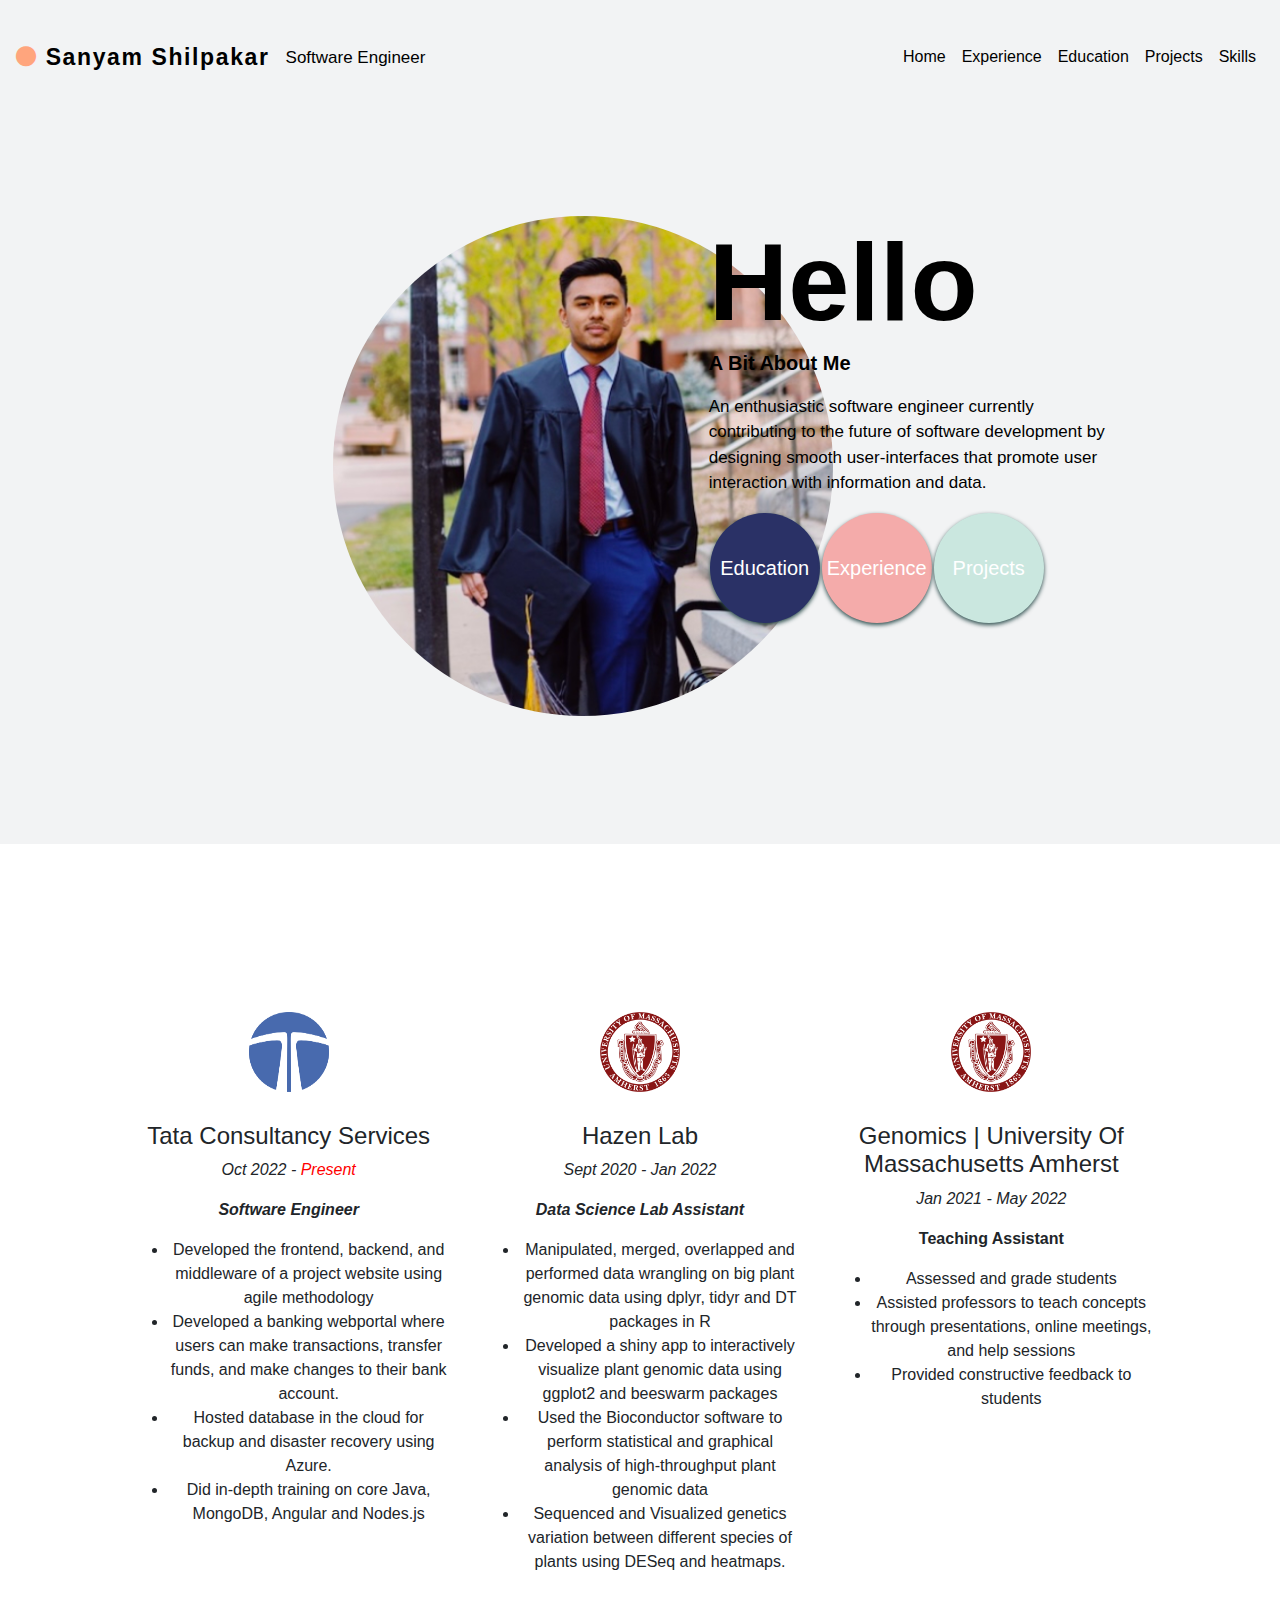
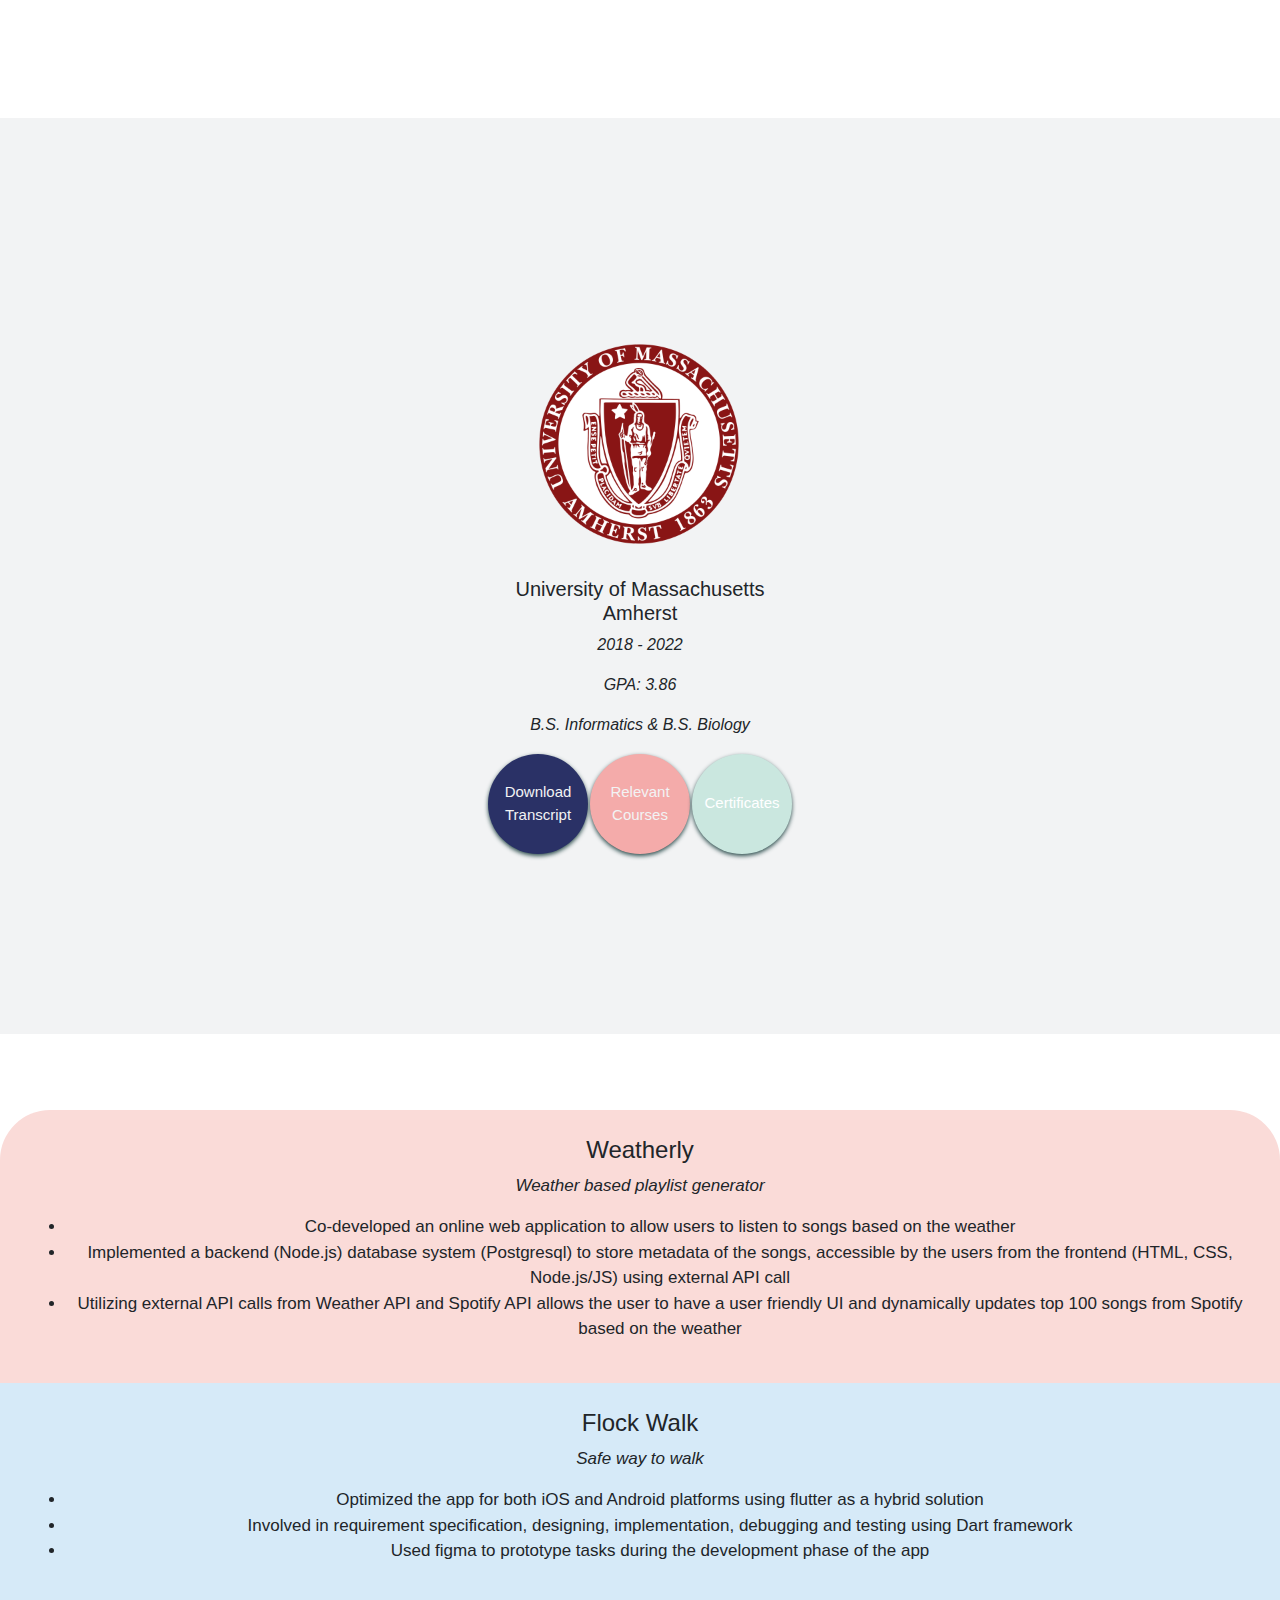
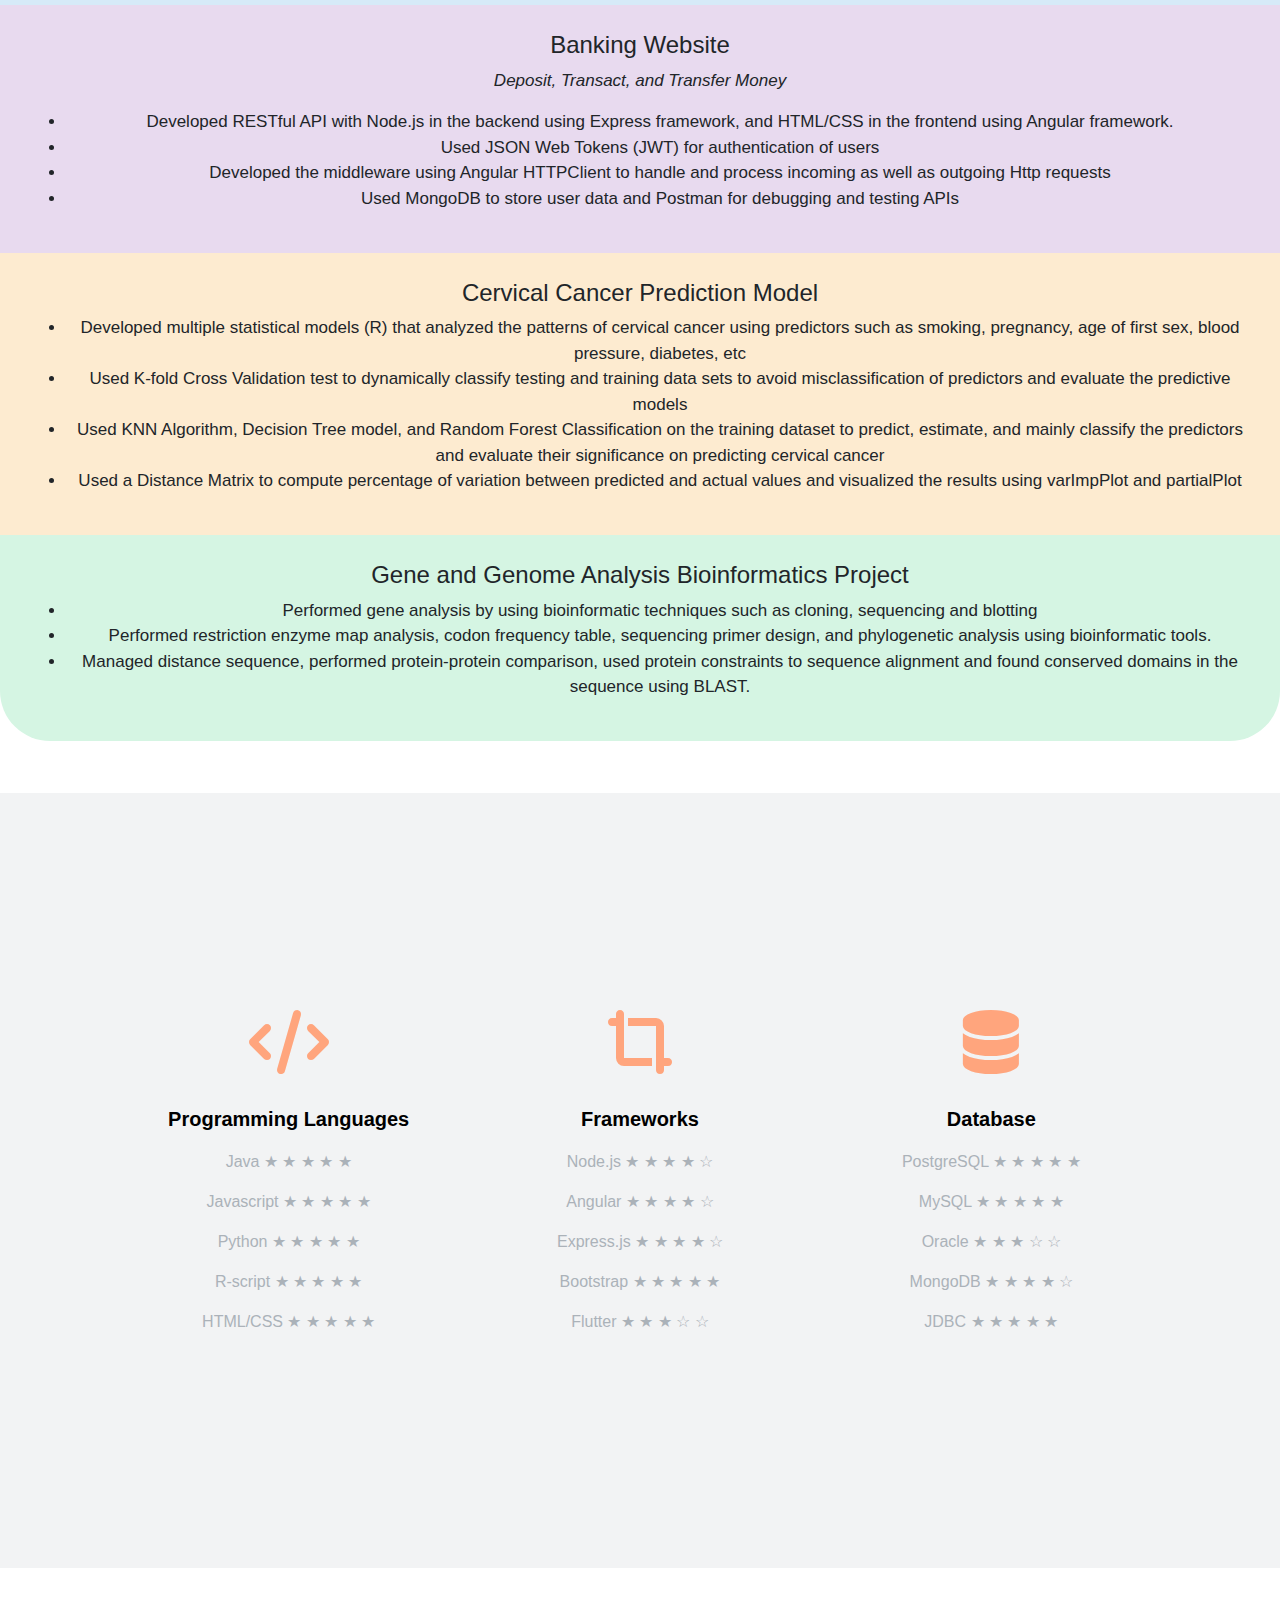
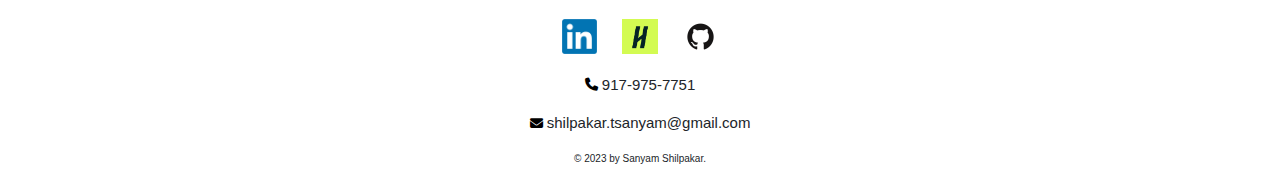
==== index.html @ 77ffd1ae "my first commit" ====
<!DOCTYPE html>
<html>

<head>
    <meta charset="utf-8">
    <title>Sanyam's Personal Website</title>
    <link rel="stylesheet" href="https://cdn.jsdelivr.net/npm/bootstrap@4.0.0/dist/css/bootstrap.min.css"
        integrity="sha384-Gn5384xqQ1aoWXA+058RXPxPg6fy4IWvTNh0E263XmFcJlSAwiGgFAW/dAiS6JXm" crossorigin="anonymous">
    <link rel="stylesheet" href="style.css">
    <link rel="icon" href="image/profile-pic3.jpg">
    <link rel="stylesheet" href="https://cdnjs.cloudflare.com/ajax/libs/font-awesome/6.3.0/css/all.min.css">
    <script src="https://code.jquery.com/jquery-3.3.1.slim.min.js" integrity="sha384-q8i/X+965DzO0rT7abK41JStQIAqVgRVzpbzo5smXKp4YfRvH+8abtTE1Pi6jizo" crossorigin="anonymous"></script>
    <script src="https://cdn.jsdelivr.net/npm/popper.js@1.14.7/dist/umd/popper.min.js" integrity="sha384-UO2eT0CpHqdSJQ6hJty5KVphtPhzWj9WO1clHTMGa3JDZwrnQq4sF86dIHNDz0W1" crossorigin="anonymous"></script>
    <script src="https://cdn.jsdelivr.net/npm/bootstrap@4.3.1/dist/js/bootstrap.min.js" integrity="sha384-JjSmVgyd0p3pXB1rRibZUAYoIIy6OrQ6VrjIEaFf/nJGzIxFDsf4x0xIM+B07jRM" crossorigin="anonymous"></script>

</head>

<body>
    <section class="intro" id="intro">
        <nav class="navbar navbar-expand-lg" style="background-color: transparent; padding-top: 35px;">
            <a class="navbar-brand" href="#" id="my-name"><i class="fa-solid fa-circle fa-flip fa-sm"
                    style="color: #ffa57d;"></i>
                Sanyam Shilpakar</a>
            <a class="navbar-brand" href="#" id="my-role">Software Engineer</a>

            <button style="border-color: black;align-items: center;width: 40px;height: 30px;" class="navbar-toggler" type="button" data-toggle="collapse" data-target="#navbarSupportedContent" aria-controls="navbarSupportedContent" aria-expanded="false" aria-label="Toggle navigation">
                <i class="fa-sharp fa-solid fa-caret-down fa-lg" style="color: black;"></i>
                <span class="navbar-toggler-icon"></span>
            </button>


            <div class="collapse navbar-collapse" id="navbarSupportedContent">
                <ul class="navbar-nav ml-auto">
                    <li class="nav-item">
                        <a class="nav-link" href="#intro" id="navbarTogglerList">Home</a>
                    </li>
                    <li class="nav-item">
                        <a class="nav-link" href="#experiences" id="navbarTogglerList">Experience</a>
                    </li>
                    <li class="nav-item">
                        <a class="nav-link" href="#educations" id="navbarTogglerList">Education</a>
                    </li>
                    <li class="nav-item">
                        <a class="nav-link" href="#projects" id="navbarTogglerList">Projects</a>
                    </li>
                    <li class="nav-item">
                        <a class="nav-link" href="#skills" id="navbarTogglerList">Skills</a>
                    </li>
                </ul>
            </div>
        </nav>


        <div class="row" id="index-page-content">
            <div class="col-lg-7">
                <img src="image/profile-pic5.jpg" class="profile-pic" height="500px" width="500px">
            </div>
            <div class="col-lg-3" id="index-page-text">
                <h1 id="index-name">Hello</h1>
                <div class="index-info">
                    <p class="index-info1">A Bit About Me</p>
                    <p class="index-info2">An enthusiastic software engineer currently contributing to the
                        future of
                        software development by designing smooth user-interfaces that promote user interaction
                        with
                        information and data.</p>
                </div>
                <table cellspacing=10>
                    <tr>
                        <td><a href="#educations"><button class="index-buttons1">Education</button></a></td>
                        <td><a href="#experiences"><button class="index-buttons2">Experience</button></a>
                        </td>
                        <td><a href="#projects"><button type="submit" class="index-buttons3">Projects</button></a>
                        </td>
                    </tr>
                </table>
            </div>
        </div>

    </section>

    <section class="experiences" id="experiences">
        <div class="row" id="experiences-page-content"
            style="font-family: -apple-system, BlinkMacSystemFont, sans-serif; font-weight: 200;">
            <div class="experience col-lg-4">
                <img src="image/tata.NS-1c3e3e90.png" style="height: 80px;width:80px;"> <br>
                <h4 style="padding-top: 30px;">Tata Consultancy Services</h4>
                <p style="font-weight: 400;"><em>Oct 2022 - <span style="color: red;">Present</span></em></p>
                <p style="font-weight: 600;"><em>Software Engineer</em></p>
                <ul>
                    <li>Developed the frontend, backend, and middleware of a project website using agile methodology
                    </li>
                    <li>Developed a banking webportal where users can make transactions, transfer funds, and make
                        changes to their
                        bank
                        account.</li>
                    <li>
                        Hosted database in the cloud for backup and disaster recovery using Azure.
                    </li>
                    <li>Did in-depth training on core Java, MongoDB, Angular and Nodes.js</li>
                </ul>
            </div>

            <div class="experience col-lg-4">
                <img src="image/amherst-logo.svg.png" style="height: 80px;width:80px;">
                <h4 style="padding-top: 30px;">Hazen Lab</h4>
                <p style="font-weight: 400;"><em>Sept 2020 - Jan 2022</em></p>
                <p style="font-weight: 600;"><em>Data Science Lab Assistant</em></p>
                <ul>
                    <li>Manipulated, merged, overlapped and performed data wrangling on big plant genomic data using
                        dplyr, tidyr
                        and DT packages in R</li>
                    <li>Developed a shiny app to interactively visualize plant genomic data using ggplot2 and
                        beeswarm packages</li>
                    <li>Used the Bioconductor software to perform statistical and graphical analysis of
                        high-throughput plant
                        genomic data</li>
                    <li>Sequenced and Visualized genetics variation between different species of plants using DESeq
                        and heatmaps.
                    </li>
                </ul>
            </div>

            <div class="experience col-lg-4">
                <img src="image/amherst-logo.svg.png" style="height: 80px;width:80px;">
                <h4 style="padding-top: 30px;">Genomics | University Of Massachusetts Amherst</h4>
                <p style="font-weight: 400;"><em>Jan 2021 - May 2022</em></p>
                <p style="font-weight: 600;"><em></em>Teaching Assistant</em></p>
                <ul>
                    <li>Assessed and grade students</li>
                    <li>Assisted professors to teach concepts through presentations, online meetings, and help
                        sessions</li>
                    <li>Provided constructive feedback to students</li>
                </ul>
            </div>
        </div>
    </section>

    <section class="educations" id="educations">
        <div id="education-page-content">
            <table class="education-table" cellspacing=10>
                <tr>
                    <td>
                        <div class="img-div" style="margin-left: 17%;padding-top:40%;padding-bottom: 10%;"> <img
                                src="image/amherst-logo.svg.png" height="200px" width="200px;">
                    </td>
                </tr>
                <tr>
                    <td style="width: 100px;">
                        <div class="education-umass">
                            <h4 style="font-size: 20px;">University of Massachusetts Amherst</h4>
                            <p style="font-weight: 200;"><em>2018 - 2022</em></p>
                            <p style="font-weight: 200;"><em>GPA: 3.86</em></p>
                            <p style="font-weight: 200;"><em>B.S. Informatics & B.S. Biology</em></p>
                        </div>
                        <table>
                            <tr>
                                <td>
                                    <a href="files/transcript.pdf" download="proposed_file_name"><button
                                            class="transcript-button">Download
                                            Transcript</button></a>
                                <td><a href="courses.html"><button class="course-button">Relevant Courses</button></a>
                                </td>
                                <td><a href="certificates/certificates.pdf"><button
                                            class="certificate-button">Certificates</button></a></td>
                    </td>
                </tr>
            </table>
            </td>
            </tr>
            </table>
        </div>
    </section>

    <section class="projects" id="projects">
        <table class="project-table" cellspacing=100>
            <tr>
                <td class="proj" style="background-color: #FADBD8;margin-bottom: 5%;border-radius: 50px 50px 0 0;">
                    <h4>Weatherly</h4>
                    <p><em>Weather based playlist generator</em></p>
                    <ul>
                        <li>Co-developed an online web application to allow users to listen to songs based on the
                            weather
                        </li>
                        <li>Implemented a backend (Node.js) database system (Postgresql) to store metadata of the songs,
                            accessible by the users from
                            the frontend (HTML, CSS, Node.js/JS) using external API call</li>
                        <li>Utilizing external API calls from Weather API and Spotify API allows the user to have a user
                            friendly UI and dynamically
                            updates top 100 songs from Spotify based on the weather</li>
                    </ul>
                </td>
            </tr>
            <tr>
                <td class="proj" style="background-color: #D6EAF8;">
                    <h4>Flock Walk</h4>
                    <p><em>Safe way to walk</em></p>
                    <ul>
                        <li>Optimized the app for both iOS and Android platforms using flutter as a hybrid solution</li>
                        <li>Involved in requirement specification, designing, implementation, debugging and testing
                            using
                            Dart framework</li>
                        <li>Used figma to prototype tasks during the development phase of the app</li>
                    </ul>
                </td>
            </tr>
            <tr>
                <td class="proj" style="background-color: #E8DAEF;">
                    <h4>Banking Website</h4>
                    <p><em>Deposit, Transact, and Transfer Money</em></p>
                    <ul>
                        <li>Developed RESTful API with Node.js in the backend using Express framework, and HTML/CSS in
                            the
                            frontend
                            using
                            Angular framework.</li>
                        <li>Used JSON Web Tokens (JWT) for authentication of users</li>
                        <li>Developed the middleware using Angular HTTPClient to handle and process incoming as well as
                            outgoing Http
                            requests</li>
                        <li>Used MongoDB to store user data and Postman for debugging and testing APIs</li>
                    </ul>
                </td>
            </tr>
            <tr>
                <td class="proj" style="background-color: #FDEBD0;">
                    <h4>Cervical Cancer Prediction Model</h4>
                    <ul>
                        <li>Developed multiple statistical models (R) that analyzed the patterns of cervical cancer
                            using
                            predictors
                            such as smoking, pregnancy, age of first sex, blood pressure, diabetes, etc</li>
                        <li>Used K-fold Cross Validation test to dynamically classify testing and training data sets to
                            avoid
                            misclassification of predictors and evaluate the predictive models</li>
                        <li>Used KNN Algorithm, Decision Tree model, and Random Forest Classification on the training
                            dataset to
                            predict, estimate, and mainly classify the predictors and evaluate their significance on
                            predicting cervical
                            cancer</li>
                        <li>Used a Distance Matrix to compute percentage of variation between predicted and actual
                            values
                            and visualized
                            the results using varImpPlot and partialPlot</li>
                    </ul>
                </td>
            </tr>
            <tr>
                <td class="proj" style="background-color: #D5F5E3;border-radius: 0px 0px 50px 50px;">
                    <h4>Gene and Genome Analysis Bioinformatics Project</h4>
                    <ul>
                        <li>Performed gene analysis by using bioinformatic techniques such as cloning, sequencing and
                            blotting</li>
                        <li>Performed restriction enzyme map analysis, codon frequency table, sequencing primer design,
                            and
                            phylogenetic analysis using bioinformatic tools.</li>
                        <li>Managed distance sequence, performed protein-protein comparison, used protein constraints to
                            sequence
                            alignment and found conserved domains in the sequence using BLAST.</li>
                    </ul>
                </td>
            </tr>
        </table>
    </section>

    <section class="skills" id="skills">
        <div class="row" id="skills-page-content">
            <div class="skill col-lg-4">
                <i class="fa-sharp fa-solid fa-code fa-bounce fa-4x" style="color: #ffa57d;padding-bottom: 30px;"></i>
                <p class="skills-header" style="color: black; font-size:20px; font-weight: 600;">
                    Programming Languages</p>
                <p style="color:#ABB2B9;font-weight: 300;">Java <span
                        style="font-size:100%;color:#ABB2B9;">&starf;</span>
                    <span style="font-size:100%;color:#ABB2B9;">&starf;</span>
                    <span style="font-size:100%;color:#ABB2B9;">&starf;</span>
                    <span style="font-size:100%;color:#ABB2B9;">&starf;</span>
                    <span style="font-size:100%;color:#ABB2B9;">&starf;</span></p>






                <p style="color:#ABB2B9;font-weight: 300;">Javascript <span
                        style="font-size:100%;color:#ABB2B9;">&starf;</span>
                    <span style="font-size:100%;color:#ABB2B9;">&starf;</span>
                    <span style="font-size:100%;color:#ABB2B9;">&starf;</span>
                    <span style="font-size:100%;color:#ABB2B9;">&starf;</span>
                    <span style="font-size:100%;color:#ABB2B9;">&starf;</span></p>



                <p style="color:#ABB2B9;font-weight: 300;">Python <span
                        style="font-size:100%;color:#ABB2B9;">&starf;</span>
                    <span style="font-size:100%;color:#ABB2B9;">&starf;</span>
                    <span style="font-size:100%;color:#ABB2B9;">&starf;</span>
                    <span style="font-size:100%;color:#ABB2B9;">&starf;</span>
                    <span style="font-size:100%;color:#ABB2B9;">&starf;</span>
                </p>


                <p style="color:#ABB2B9;font-weight: 300;">R-script <span
                        style="font-size:100%;color:#ABB2B9;">&starf;</span>
                    <span style="font-size:100%;color:#ABB2B9;">&starf;</span>
                    <span style="font-size:100%;color:#ABB2B9;">&starf;</span>
                    <span style="font-size:100%;color:#ABB2B9;">&starf;</span>
                    <span style="font-size:100%;color:#ABB2B9;">&starf;</span></p>



                <p style="color:#ABB2B9;font-weight: 300;">HTML/CSS <span
                        style="font-size:100%;color:#ABB2B9;">&starf;</span>
                    <span style="font-size:100%;color:#ABB2B9;">&starf;</span>
                    <span style="font-size:100%;color:#ABB2B9;">&starf;</span>
                    <span style="font-size:100%;color:#ABB2B9;">&starf;</span>
                    <span style="font-size:100%;color:#ABB2B9;">&starf;</span>
                </p>

            </div>

            <div class="skill col-lg-4">
                <i class="fa-sharp fa-solid fa-crop-simple fa-bounce fa-4x"
                    style="color: #ffa57d;padding-bottom: 30px;"></i>
                <p class="skills-header" style="color: black; font-size:20px; font-weight: 600;">
                    Frameworks</p>

                <p style="color:#ABB2B9">Node.js <span style="font-size:100%;color:#ABB2B9;">&starf;</span>
                    <span style="font-size:100%;color:#ABB2B9;">&starf;</span>
                    <span style="font-size:100%;color:#ABB2B9;">&starf;</span>
                    <span style="font-size:100%;color:#ABB2B9;">&starf;</span>
                    <span style="font-size:100%;color:#ABB2B9;">&star;</span></td>


                <p style="color:#ABB2B9">Angular <span style="font-size:100%;color:#ABB2B9;">&starf;</span>
                    <span style="font-size:100%;color:#ABB2B9;">&starf;</span>
                    <span style="font-size:100%;color:#ABB2B9;">&starf;</span>
                    <span style="font-size:100%;color:#ABB2B9;">&starf;</span>
                    <span style="font-size:100%;color:#ABB2B9;">&star;</span></p>



                <p style="color:#ABB2B9">Express.js <span style="font-size:100%;color:#ABB2B9;">&starf;</span>
                    <span style="font-size:100%;color:#ABB2B9;">&starf;</span>
                    <span style="font-size:100%;color:#ABB2B9;">&starf;</span>
                    <span style="font-size:100%;color:#ABB2B9;">&starf;</span>
                    <span style="font-size:100%;color:#ABB2B9;">&star;</span></p>



                <p style="color:#ABB2B9">Bootstrap <span style="font-size:100%;color:#ABB2B9;">&starf;</span>
                    <span style="font-size:100%;color:#ABB2B9;">&starf;</span>
                    <span style="font-size:100%;color:#ABB2B9;">&starf;</span>
                    <span style="font-size:100%;color:#ABB2B9;">&starf;</span>
                    <span style="font-size:100%;color:#ABB2B9;">&starf;</span></p>



                <p style="color:#ABB2B9">Flutter <span style="font-size:100%;color:#ABB2B9;">&starf;</span>
                    <span style="font-size:100%;color:#ABB2B9;">&starf;</span>
                    <span style="font-size:100%;color:#ABB2B9;">&starf;</span>
                    <span style="font-size:100%;color:#ABB2B9;">&star;</span>
                    <span style="font-size:100%;color:#ABB2B9;">&star;</span></p>

            </div>

            <div class="skill col-lg-4">
                <i class="fa-sharp fa-solid fa-database fa-bounce fa-4x"
                    style="color: #ffa57d;padding-bottom: 30px;"></i>
                <p class="skills-header" style="color: black; font-size:20px; font-weight: 600;">
                    Database</p>

                <p style="color:#ABB2B9">PostgreSQL <span style="font-size:100%;color:#ABB2B9;">&starf;</span>
                    <span style="font-size:100%;color:#ABB2B9;">&starf;</span>
                    <span style="font-size:100%;color:#ABB2B9;">&starf;</span>
                    <span style="font-size:100%;color:#ABB2B9;">&starf;</span>
                    <span style="font-size:100%;color:#ABB2B9;">&starf;</span></p>



                <p style="color:#ABB2B9">MySQL <span style="font-size:100%;color:#ABB2B9;">&starf;</span>
                    <span style="font-size:100%;color:#ABB2B9;">&starf;</span>
                    <span style="font-size:100%;color:#ABB2B9;">&starf;</span>
                    <span style="font-size:100%;color:#ABB2B9;">&starf;</span>
                    <span style="font-size:100%;color:#ABB2B9;">&starf;</span></p>



                <p style="color:#ABB2B9">Oracle <span style="font-size:100%;color:#ABB2B9;">&starf;</span>
                    <span style="font-size:100%;color:#ABB2B9;">&starf;</span>
                    <span style="font-size:100%;color:#ABB2B9;">&starf;</span>
                    <span style="font-size:100%;color:#ABB2B9;">&star;</span>
                    <span style="font-size:100%;color:#ABB2B9;">&star;</span></p>



                <p style="color:#ABB2B9">MongoDB <span style="font-size:100%;color:#ABB2B9;">&starf;</span>
                    <span style="font-size:100%;color:#ABB2B9;">&starf;</span>
                    <span style="font-size:100%;color:#ABB2B9;">&starf;</span>
                    <span style="font-size:100%;color:#ABB2B9;">&starf;</span>
                    <span style="font-size:100%;color:#ABB2B9;">&star;</span></p>



                <p style="color:#ABB2B9">JDBC <span style="font-size:100%;color:#ABB2B9;">&starf;</span>
                    <span style="font-size:100%;color:#ABB2B9;">&starf;</span>
                    <span style="font-size:100%;color:#ABB2B9;">&starf;</span>
                    <span style="font-size:100%;color:#ABB2B9;">&starf;</span>
                    <span style="font-size:100%;color:#ABB2B9;">&starf;</span></p>

            </div>
        </div>
    </section>

    <footer id="footer">
        <a class="footer-icon" href="https://www.linkedin.com/in/sanyam-shilpakar-120849194/"><img
                src="image/LinkedIn_logo.png" class="linkedin-logo"></a>
        <a class="footer-icon" href="https://app.joinhandshake.com/stu/users/13360747"><img
                src="image/handshake-logo.png" class="handshake-logo"></a>
        <a class="footer-icon" href="https://github.com/tsanyamshilpakar"><img src="image/github-logo.png"
                class="github-logo"></a>
        <p
            style="font-weight: 300;font-size:15px;padding-top: 20px;font-family: -apple-system, BlinkMacSystemFont, sans-serif;">
            <span><i class="fa-sharp fa-solid fa-phone fa-shake fa-sm" style="color: #000000;"></i></span> 917-975-7751
        </p>
        <p style="font-weight: 300;font-size:15px;font-family: -apple-system, BlinkMacSystemFont, sans-serif;"><span
                style="color: cornflowerblue;"><i class="fa-sharp fa-solid fa-envelope fa-shake fa-sm"
                    style="color: #000000;"></i></span> shilpakar.tsanyam@gmail.com</p>
        <p style="font-weight: 150;font-size: 10px;font-family: -apple-system, BlinkMacSystemFont, sans-serif;">© 2023
            by Sanyam Shilpakar.</p>
    </footer>
</body>

</html>
---- style.css ----
@media (max-width: 14400px){
.profile-pic {
    border-radius: 50%;
}

.table-index{
    margin-top: 3%;
    margin-left: 7%;
    margin-bottom: 3%;
    letter-spacing: -0.02em;
}

#index-name{
    font-size: 110px;
    font-family: -apple-system, BlinkMacSystemFont, sans-serif;
    margin-top: 0px;
    margin-bottom: 0px;
    font-weight: 700;
}

.index-info{
    width: 400px;
}

.index-info1{
    font-size: 20px;
    font-family: -apple-system, BlinkMacSystemFont, sans-serif;
    font-weight: 600;
}

.index-info2{
    font-size: 17px;
    font-family: -apple-system, BlinkMacSystemFont, sans-serif;
    font-weight: 150;
}

.transcript-button{
  color:#F2F3F4;
  border: none;
  padding: 5px;
  font-size: 15px;
  height: 100px;
  width: 100px;
  box-shadow: 0 2px 4px darkslategray;
  cursor: pointer;
  transition: all 0.2s ease;
  border-radius: 70%;
  font-family: -apple-system, BlinkMacSystemFont, sans-serif;
  background-color: #2A3166 ;
}

.transcript-button:hover{
    height: 102px;
    width: 102px;
    background-color: #A9CCE3;
}

.course-button{
    color:#F2F3F4;
    border: none;
    padding: 5px;
    font-size: 15px;
    height: 100px;
    width: 100px;
    box-shadow: 0 2px 4px darkslategray;
    cursor: pointer;
    transition: all 0.2s ease;
    border-radius: 70%;
    font-family: -apple-system, BlinkMacSystemFont, sans-serif;
    background-color: #F4ABAA ;
}
  
.course-button:hover{
    height: 102px;
    width: 102px;
    background-color: #FADBD8;
}

.certificate-button{
    color:white;
    border: none;
    padding: 5px;
    font-size: 15px;
    height: 100px;
    width: 100px;
    box-shadow: 0 2px 4px darkslategray;
    cursor: pointer;
    transition: all 0.2s ease;
    border-radius: 70%;
    font-family: -apple-system, BlinkMacSystemFont, sans-serif;
    background-color: #CAE7DF;
}
  
.certificate-button:hover{
    height: 102px;
    width: 102px;
    background-color: #E9FFFF;
}

.index-buttons1{
  color:white;
  border: none;
  padding: 5px;
  font-size: 31px;
  height: 110px;
  width: 110px;
  box-shadow: 0 2px 4px darkslategray;
  cursor: pointer;
  transition: all 0.2s ease;
  border-radius: 70%;
  font-family: -apple-system, BlinkMacSystemFont, sans-serif;
  font-size: 20px;
  background-color: #2A3166 ;
}

.index-buttons1:hover{
    background-color: #A9CCE3;
}

.education-button{
  color:#F2F3F4;
  border: none;
  padding: 5px;
  height: 150px;
  width: 150px;
  box-shadow: 0 2px 4px darkslategray;
  cursor: pointer;
  transition: all 0.2s ease;
  border-radius: 70%;
  font-family: -apple-system, BlinkMacSystemFont, sans-serif;
  font-size: 20px;
  background-color: #2A3166;
}

.index-buttons2{
    background-color: #48abe0;

      color:white;
      border: none;
      padding: 5px;
      font-size: 31px;
      height: 110px;
      width: 110px;
      box-shadow: 0 2px 4px darkslategray;
      cursor: pointer;
      transition: all 0.2s ease;
      border-radius: 70%;
      font-family: -apple-system, BlinkMacSystemFont, sans-serif;
      font-size: 20px;
      background-color: #F4ABAA ;
    }

.index-buttons2:hover{
    background-color: #FADBD8;
}

.index-buttons3{
          color:white;
          border: none;
          padding: 5px;
          font-size: 31px;
          height: 110px;
          width: 110px;
          box-shadow: 0 2px 4px darkslategray;
          cursor: pointer;
          transition: all 0.2s ease;
          border-radius: 70%;
          font-family: -apple-system, BlinkMacSystemFont, sans-serif;
          font-size: 20px;
          background-color: #CAE7DF;
        }

.index-buttons3:hover{
            background-color: #E9FFFF;
}

#my-name{
    font-size: 23px;
    font-family: -apple-system, BlinkMacSystemFont, sans-serif;
    font-weight: 600;
    letter-spacing: 0.07em;
    color: black;
}

#my-role{
    font-size: 17px;
    font-family: -apple-system, BlinkMacSystemFont, sans-serif;
    font-weight: 200;
    color: black;
}

.menu-options{
    margin-left: 110%;
    position: relative;
}

.index-icon-button{
          border: none;
          padding: 5px;
          font-size: 31px;
          height: 25px;
          width: 25px;
          cursor: pointer;
          transition: all 0.2s ease;
          border-radius: 70%;
          background-color: #FFA500;
          margin-right: 15px;
}

.nav-bar{
    margin-top: 25px;
    margin-left: 5px;
    position: relative;
}

.nav-button{
    background-color: transparent;
    border: none;
    font-family: -apple-system, BlinkMacSystemFont, sans-serif;
    font-size: 17px;
    font-weight: 200;
}

.nav-button:hover{
    background-color: transparent;
    border: none;
    font-family: -apple-system, BlinkMacSystemFont, sans-serif;
    font-size: 18px;
    font-weight: 200;
    color: #FFA500;
}

.nav-divider{
    font-size: 30px;
    font-weight: 100;
    border: none;
    background-color: transparent;
    font-family: -apple-system, BlinkMacSystemFont, sans-serif;
}

.linkedin-logo{
    height: 35px;
    width: 35 px;
}

.linkedin-logo:hover{
    height: 40px;
    width: 40 px;
}

.handshake-logo{
    height: 35px;
    width: 35 px;
}

.handshake-logo:hover{
    height: 40px;
    width: 40 px;
}

.github-logo{
    height: 35px;
    width: 35 px;
}

.github-logo:hover{
    height: 40px;
    width: 40 px;
}








.education-umass{
    font-family: -apple-system, BlinkMacSystemFont, sans-serif;
    text-align: center;
}

.education-umass-td{
    background-color:transparent;
    height: 150px;
    width: 250px;
    font-family: -apple-system, BlinkMacSystemFont, sans-serif;
    border-radius: 6%;
    text-align: center;
}

.education-seekonk{
    font-family: -apple-system, BlinkMacSystemFont, sans-serif;
    text-align: center;
}

.education-seekonk-td{
    background-color:#AED6F1;
    height: 150px;
    width: 100px;
    font-family: -apple-system, BlinkMacSystemFont, sans-serif;
    border-radius: 6%;
    text-align: center;
}

.education-table{
    margin-left: auto;
    margin-right: auto;
    font-family: -apple-system, BlinkMacSystemFont, sans-serif;
    margin-bottom: 5%;
    margin-top: 5%;
}

.education-button{
    font-family: -apple-system, BlinkMacSystemFont, sans-serif; 
    font-size:32px;
}

.course-li{
    font-family: -apple-system, BlinkMacSystemFont, sans-serif; 
    font-size:20px;
    font-weight: 200;
}
.tata{
    font-family: -apple-system, BlinkMacSystemFont, sans-serif; 
    font-size:17px;
    font-weight: 200;
    text-align: center;
    height: 300px;
}

.skill-table{
    font-family: -apple-system, BlinkMacSystemFont, sans-serif; 
    font-size:17px;
    font-weight: 200;
    margin-left: auto;
    margin-right: auto;
    margin-bottom: 10%;
    margin-top: 5%;
    position: relative;
}

.project-table{
    font-family: -apple-system, BlinkMacSystemFont, sans-serif; 
    font-size:17px;
    font-weight: 200;
    text-align: center;
    margin: auto;
}

.projects{
    padding-top: 6%;
    padding-bottom: 4%;
    text-align: center;
}

.proj{
    padding: 2%;
}











.intro{
    background-color: #F2F3F4;
    color:black;
}

#index-page-content{
    padding: 10% 26%;
}

#education-page-content{
    padding-bottom: 50px;
}

#experiences-page-content{
    padding-top: 40px;
}

#navbarTogglerList{
    color: black;
    font-family: -apple-system, BlinkMacSystemFont, sans-serif; 
    font-weight: 200;
}

#navbarTogglerList:hover{
    background-color: transparent;
    border: none;
    font-family: -apple-system, BlinkMacSystemFont, sans-serif;
    font-size: 18px;
    font-weight: 200;
    color: #ffa57d;
}

.experiences{
    padding: 10% 10%;
    font-family: -apple-system, BlinkMacSystemFont, sans-serif; 
}

.experience{
    text-align: center;
}

.educations{
    background-color: #F2F3F4;
    padding-bottom: 5%;
    padding-top: 3%;
}

.skills{
    padding: 17% 10%;
    background-color: #F2F3F4;
    font-family: -apple-system, BlinkMacSystemFont, sans-serif; 
}

.skills-header{
    text-align: center;
}

.skill{
    text-align: center;
}

#footer{
    align-items: center;
    padding: 1% 20%;
    padding-top: 4%;
    text-align: center;
}

.footer-icon{
    margin:10px;
}

.courses{
    background-color: #F2F3F4;
    font-family: -apple-system, BlinkMacSystemFont, sans-serif; 
    padding: 10% 10%;
    text-align: center;
    align-items: center;
}
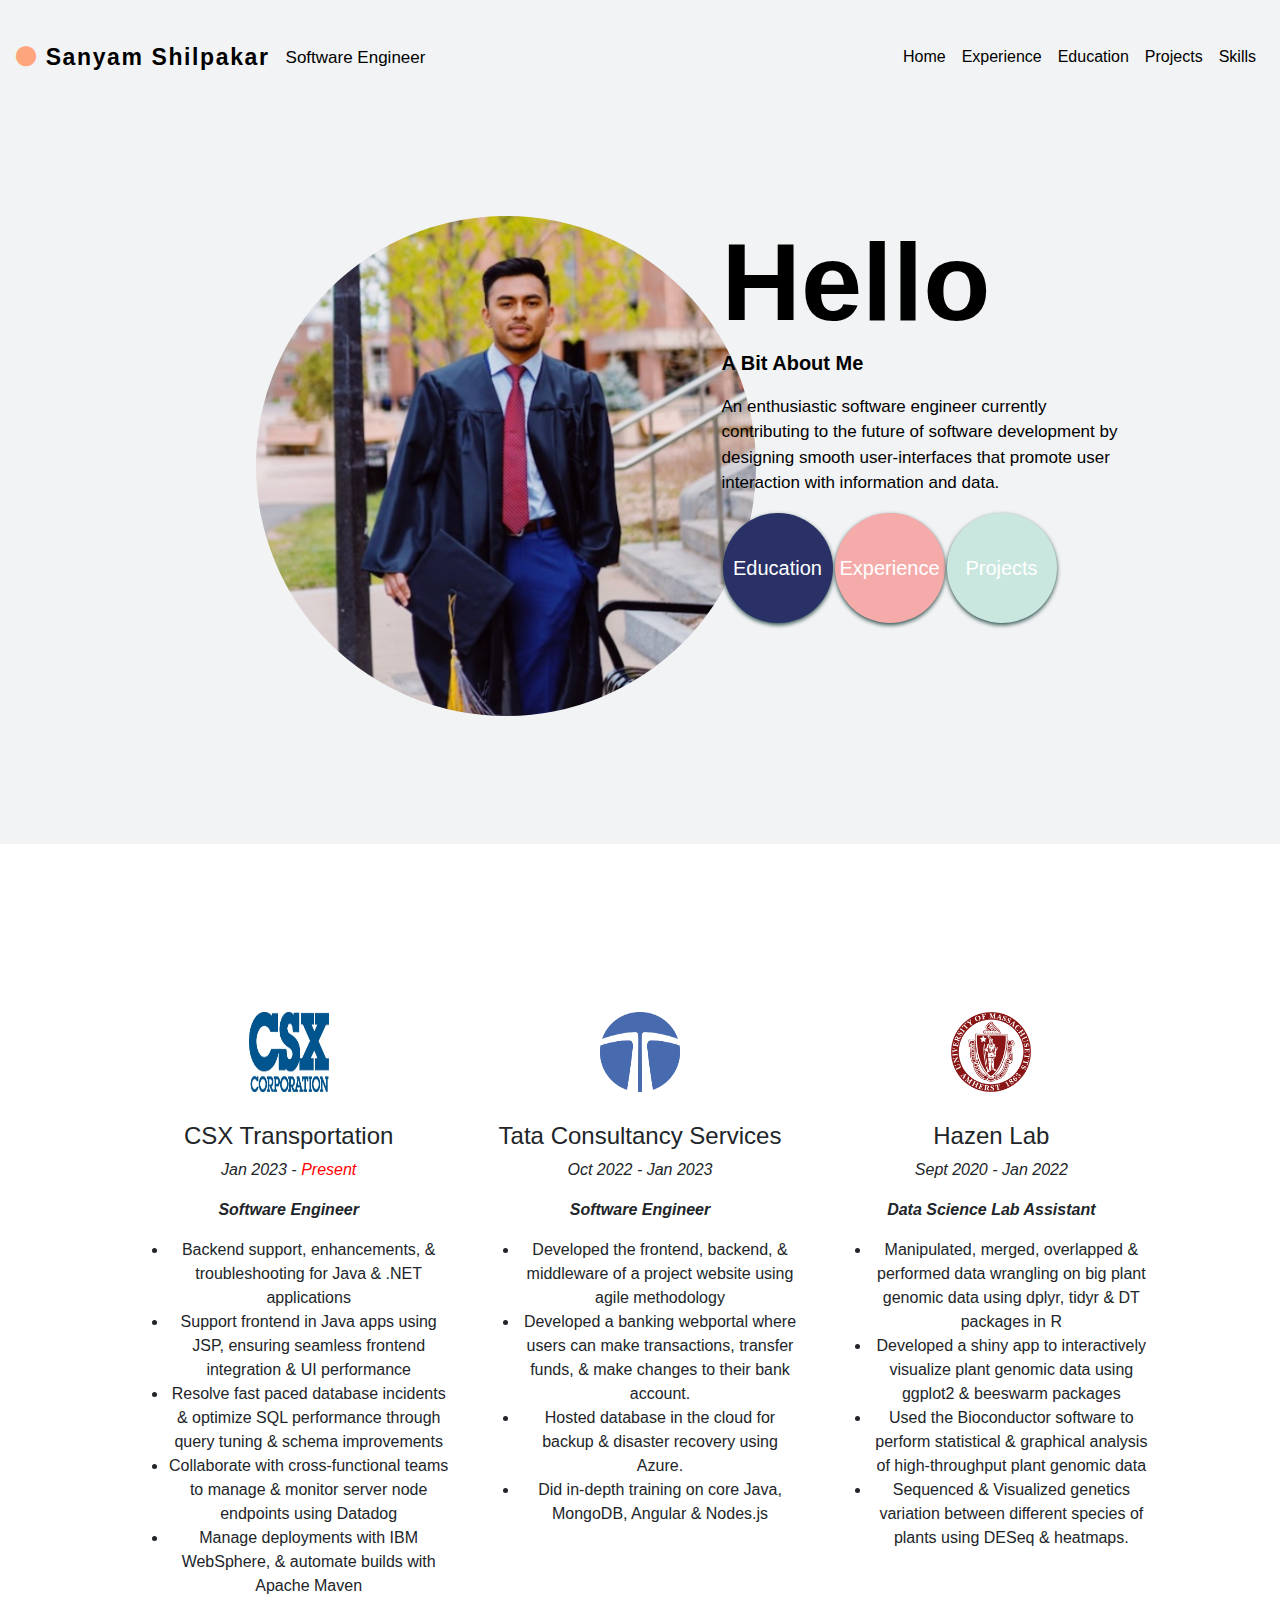
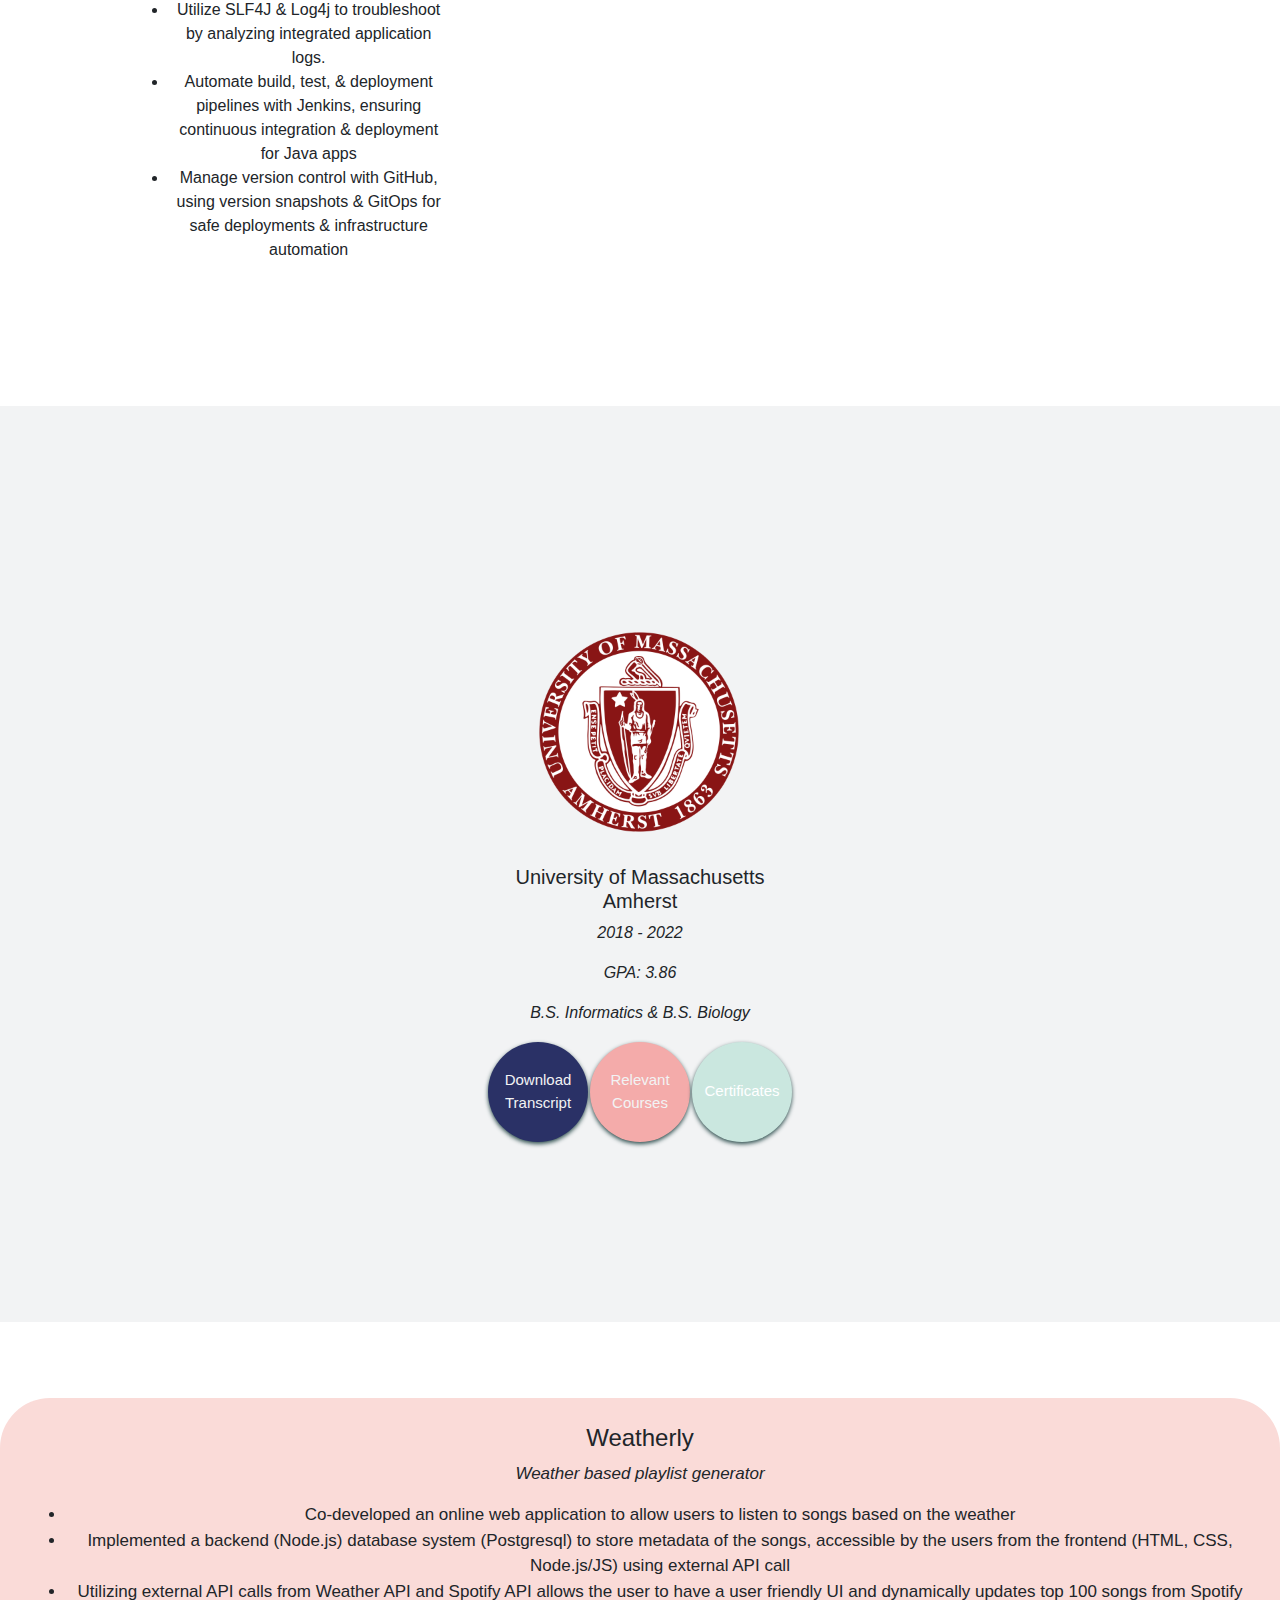
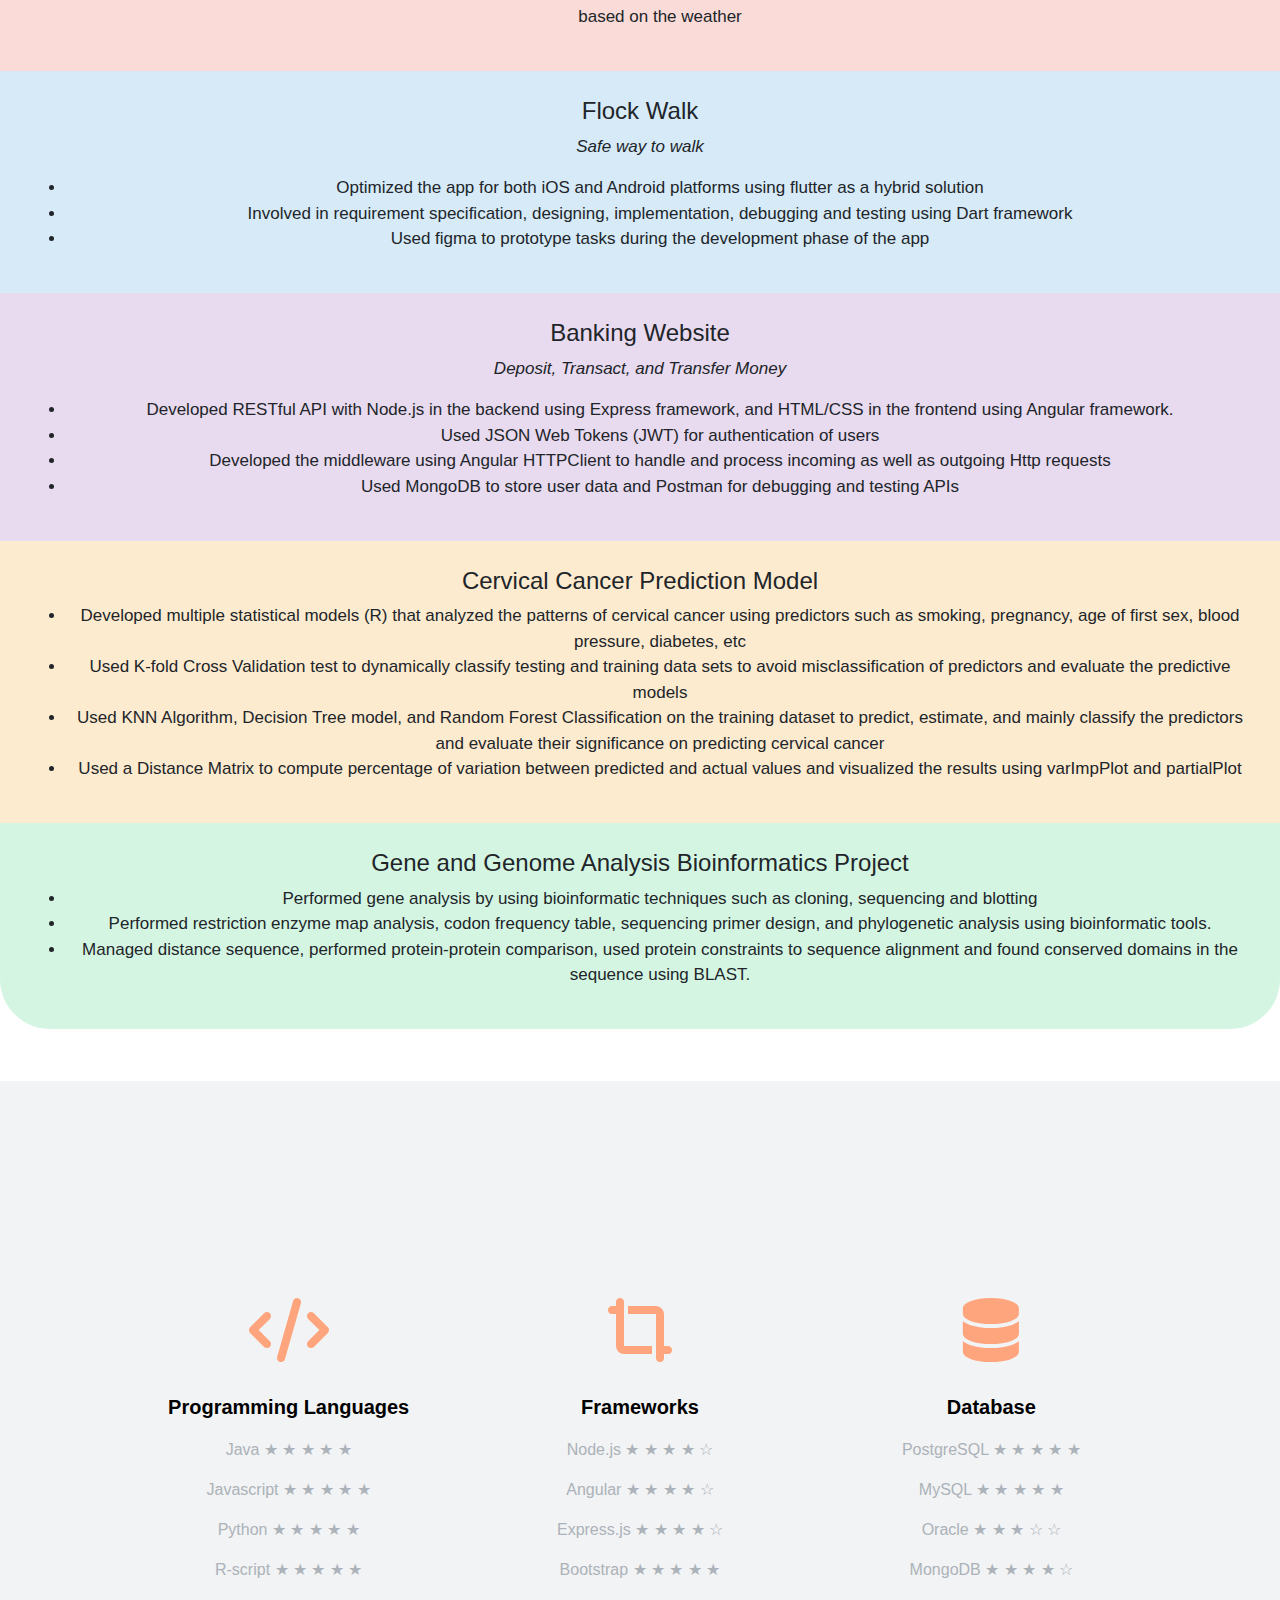
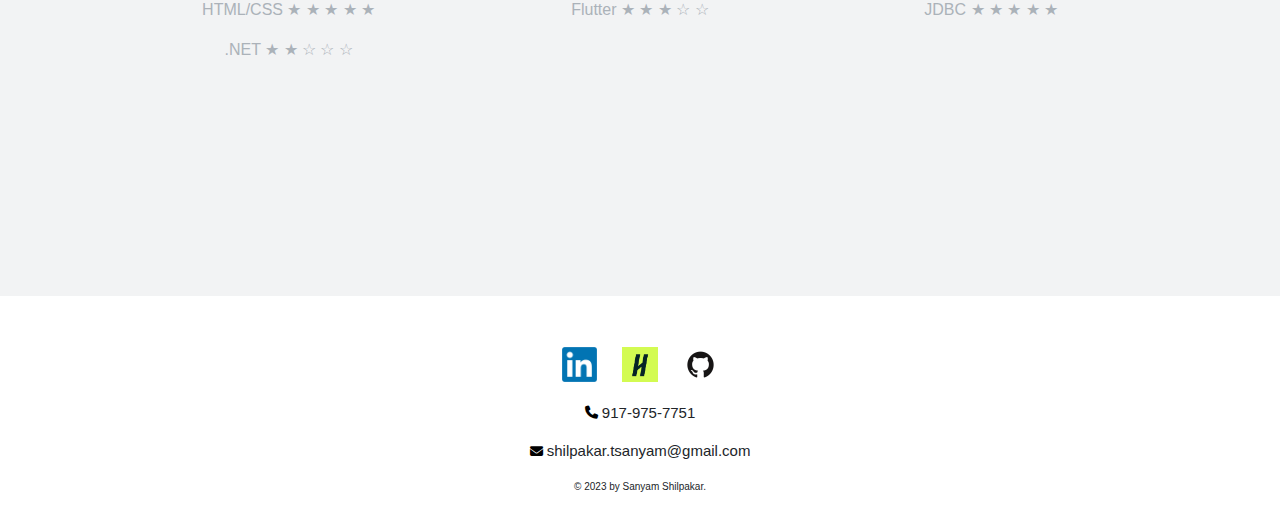
==== commit 4d81bceb: "update resume 1-30-2025" ====
--- a/index.html
+++ b/index.html
@@ -82,22 +82,40 @@
     <section class="experiences" id="experiences">
         <div class="row" id="experiences-page-content"
             style="font-family: -apple-system, BlinkMacSystemFont, sans-serif; font-weight: 200;">
+
+            <div class="experience col-lg-4">
+                <img src="image/c-s-x.jpg" style="height: 80px;width:80px;">
+                <h4 style="padding-top: 30px;">CSX Transportation</h4>
+                <p style="font-weight: 400;"><em>Jan 2023 - <span style="color: red;">Present</span></em></p>
+                <p style="font-weight: 600;"><em>Software Engineer</em></p>
+                <ul>
+                    <li>Backend support, enhancements, & troubleshooting for Java & .NET applications</li>
+                    <li>Support frontend in Java apps using JSP, ensuring seamless frontend integration & UI performance</li>
+                    <li>Resolve fast paced database incidents & optimize SQL performance through query tuning & schema improvements</li>
+                    <li>Collaborate with cross-functional teams to manage & monitor server node endpoints using Datadog</li>
+                    <li>Manage deployments with IBM WebSphere, & automate builds with Apache Maven</li>
+                    <li>Utilize SLF4J & Log4j to troubleshoot by analyzing integrated application logs.</li>
+                    <li>Automate build, test, & deployment pipelines with Jenkins, ensuring continuous integration & deployment for Java apps</li>
+                    <li>Manage version control with GitHub, using version snapshots & GitOps for safe deployments & infrastructure automation</li>
+                </ul>
+            </div>
+
             <div class="experience col-lg-4">
                 <img src="image/tata.NS-1c3e3e90.png" style="height: 80px;width:80px;"> <br>
                 <h4 style="padding-top: 30px;">Tata Consultancy Services</h4>
-                <p style="font-weight: 400;"><em>Oct 2022 - <span style="color: red;">Present</span></em></p>
+                <p style="font-weight: 400;"><em>Oct 2022 - Jan 2023</em></p>
                 <p style="font-weight: 600;"><em>Software Engineer</em></p>
                 <ul>
-                    <li>Developed the frontend, backend, and middleware of a project website using agile methodology
-                    </li>
-                    <li>Developed a banking webportal where users can make transactions, transfer funds, and make
+                    <li>Developed the frontend, backend, & middleware of a project website using agile methodology
+                    </li>
+                    <li>Developed a banking webportal where users can make transactions, transfer funds, & make
                         changes to their
                         bank
                         account.</li>
                     <li>
-                        Hosted database in the cloud for backup and disaster recovery using Azure.
-                    </li>
-                    <li>Did in-depth training on core Java, MongoDB, Angular and Nodes.js</li>
+                        Hosted database in the cloud for backup & disaster recovery using Azure.
+                    </li>
+                    <li>Did in-depth training on core Java, MongoDB, Angular & Nodes.js</li>
                 </ul>
             </div>
 
@@ -107,32 +125,20 @@
                 <p style="font-weight: 400;"><em>Sept 2020 - Jan 2022</em></p>
                 <p style="font-weight: 600;"><em>Data Science Lab Assistant</em></p>
                 <ul>
-                    <li>Manipulated, merged, overlapped and performed data wrangling on big plant genomic data using
+                    <li>Manipulated, merged, overlapped & performed data wrangling on big plant genomic data using
                         dplyr, tidyr
-                        and DT packages in R</li>
-                    <li>Developed a shiny app to interactively visualize plant genomic data using ggplot2 and
+                        & DT packages in R</li>
+                    <li>Developed a shiny app to interactively visualize plant genomic data using ggplot2 &
                         beeswarm packages</li>
-                    <li>Used the Bioconductor software to perform statistical and graphical analysis of
+                    <li>Used the Bioconductor software to perform statistical & graphical analysis of
                         high-throughput plant
                         genomic data</li>
-                    <li>Sequenced and Visualized genetics variation between different species of plants using DESeq
-                        and heatmaps.
+                    <li>Sequenced & Visualized genetics variation between different species of plants using DESeq
+                        & heatmaps.
                     </li>
                 </ul>
             </div>
 
-            <div class="experience col-lg-4">
-                <img src="image/amherst-logo.svg.png" style="height: 80px;width:80px;">
-                <h4 style="padding-top: 30px;">Genomics | University Of Massachusetts Amherst</h4>
-                <p style="font-weight: 400;"><em>Jan 2021 - May 2022</em></p>
-                <p style="font-weight: 600;"><em></em>Teaching Assistant</em></p>
-                <ul>
-                    <li>Assessed and grade students</li>
-                    <li>Assisted professors to teach concepts through presentations, online meetings, and help
-                        sessions</li>
-                    <li>Provided constructive feedback to students</li>
-                </ul>
-            </div>
         </div>
     </section>
 
@@ -316,6 +322,15 @@
                     <span style="font-size:100%;color:#ABB2B9;">&starf;</span>
                 </p>
 
+
+                <p style="color:#ABB2B9;font-weight: 300;">.NET <span
+                    style="font-size:100%;color:#ABB2B9;">&starf;</span>
+                <span style="font-size:100%;color:#ABB2B9;">&starf;</span>
+                <span style="font-size:100%;color:#ABB2B9;">&star;</span>
+                <span style="font-size:100%;color:#ABB2B9;">&star;</span>
+                <span style="font-size:100%;color:#ABB2B9;">&star;</span>
+            </p>
+
             </div>
 
             <div class="skill col-lg-4">
--- a/style.css
+++ b/style.css
@@ -374,7 +374,7 @@
 }
 
 #index-page-content{
-    padding: 10% 26%;
+    padding: 10% 20%;
 }
 
 #education-page-content{
@@ -446,4 +446,4 @@
     padding: 10% 10%;
     text-align: center;
     align-items: center;
-}+}
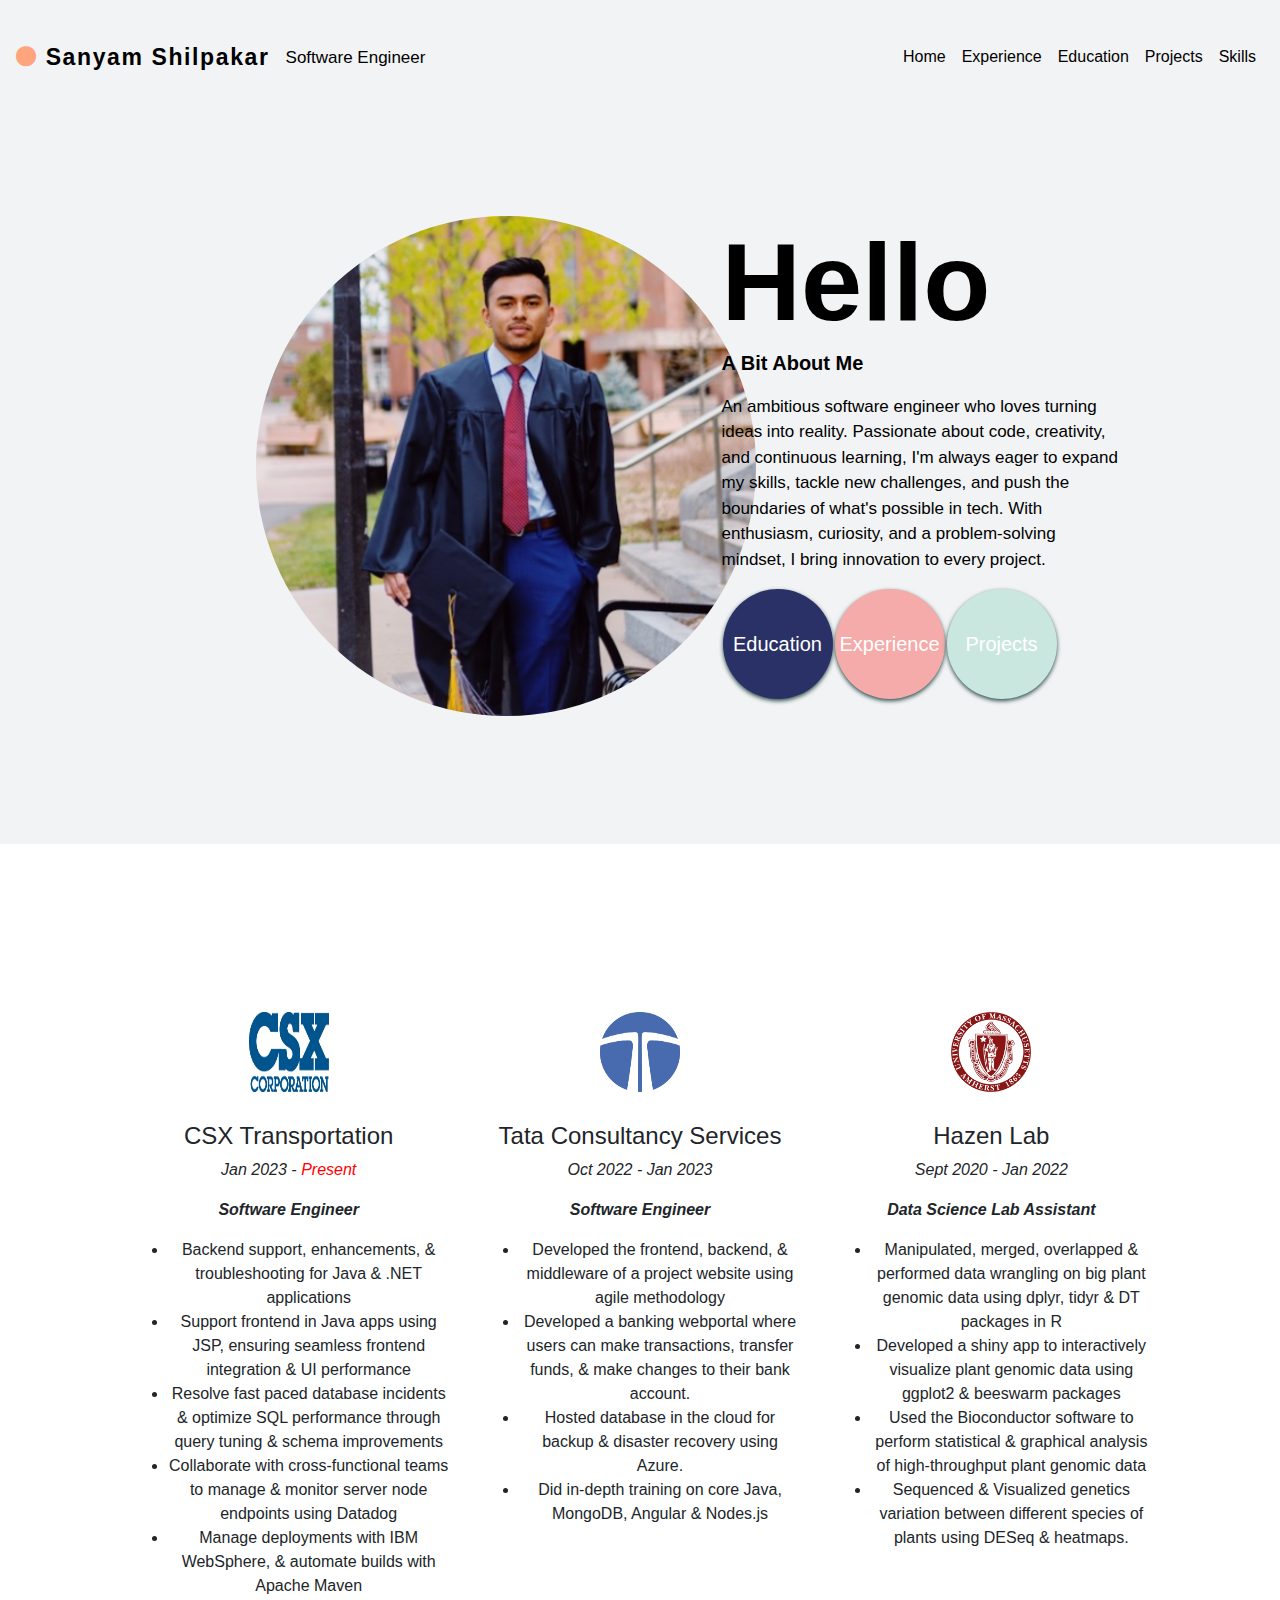
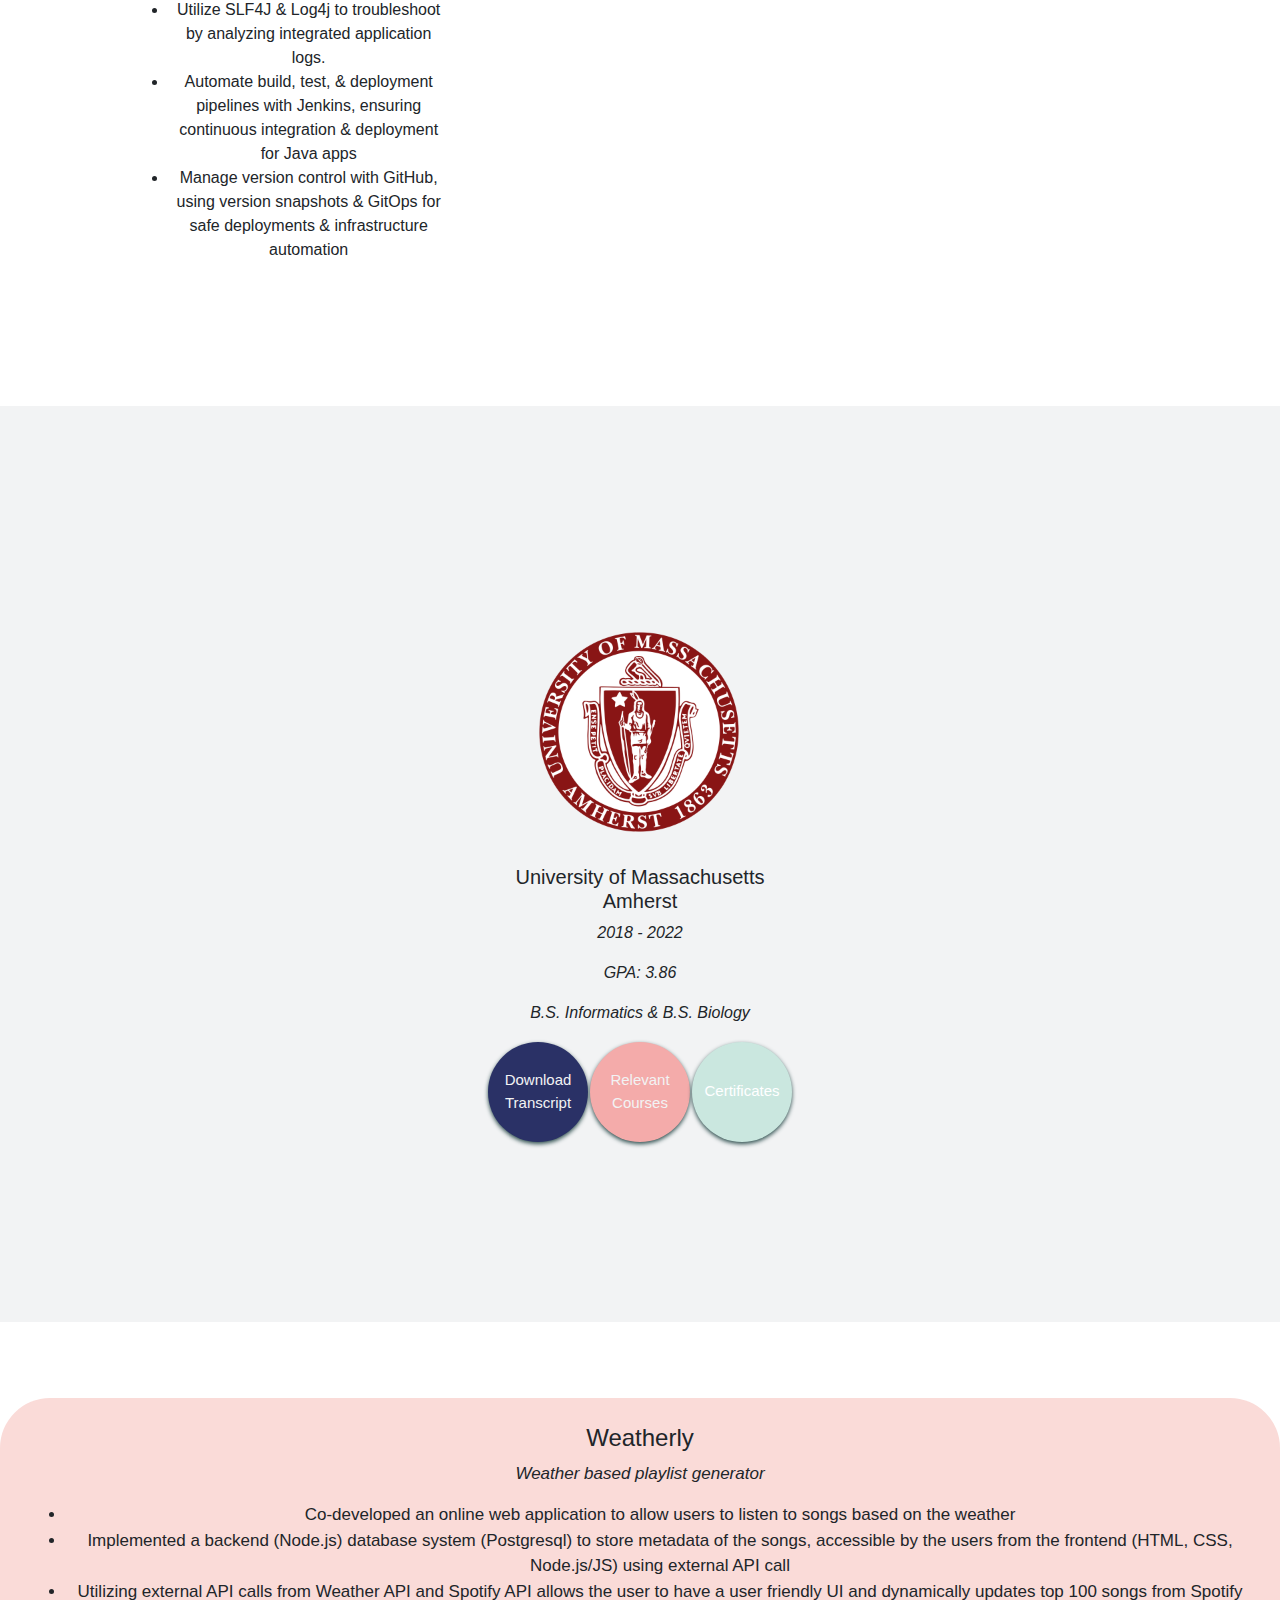
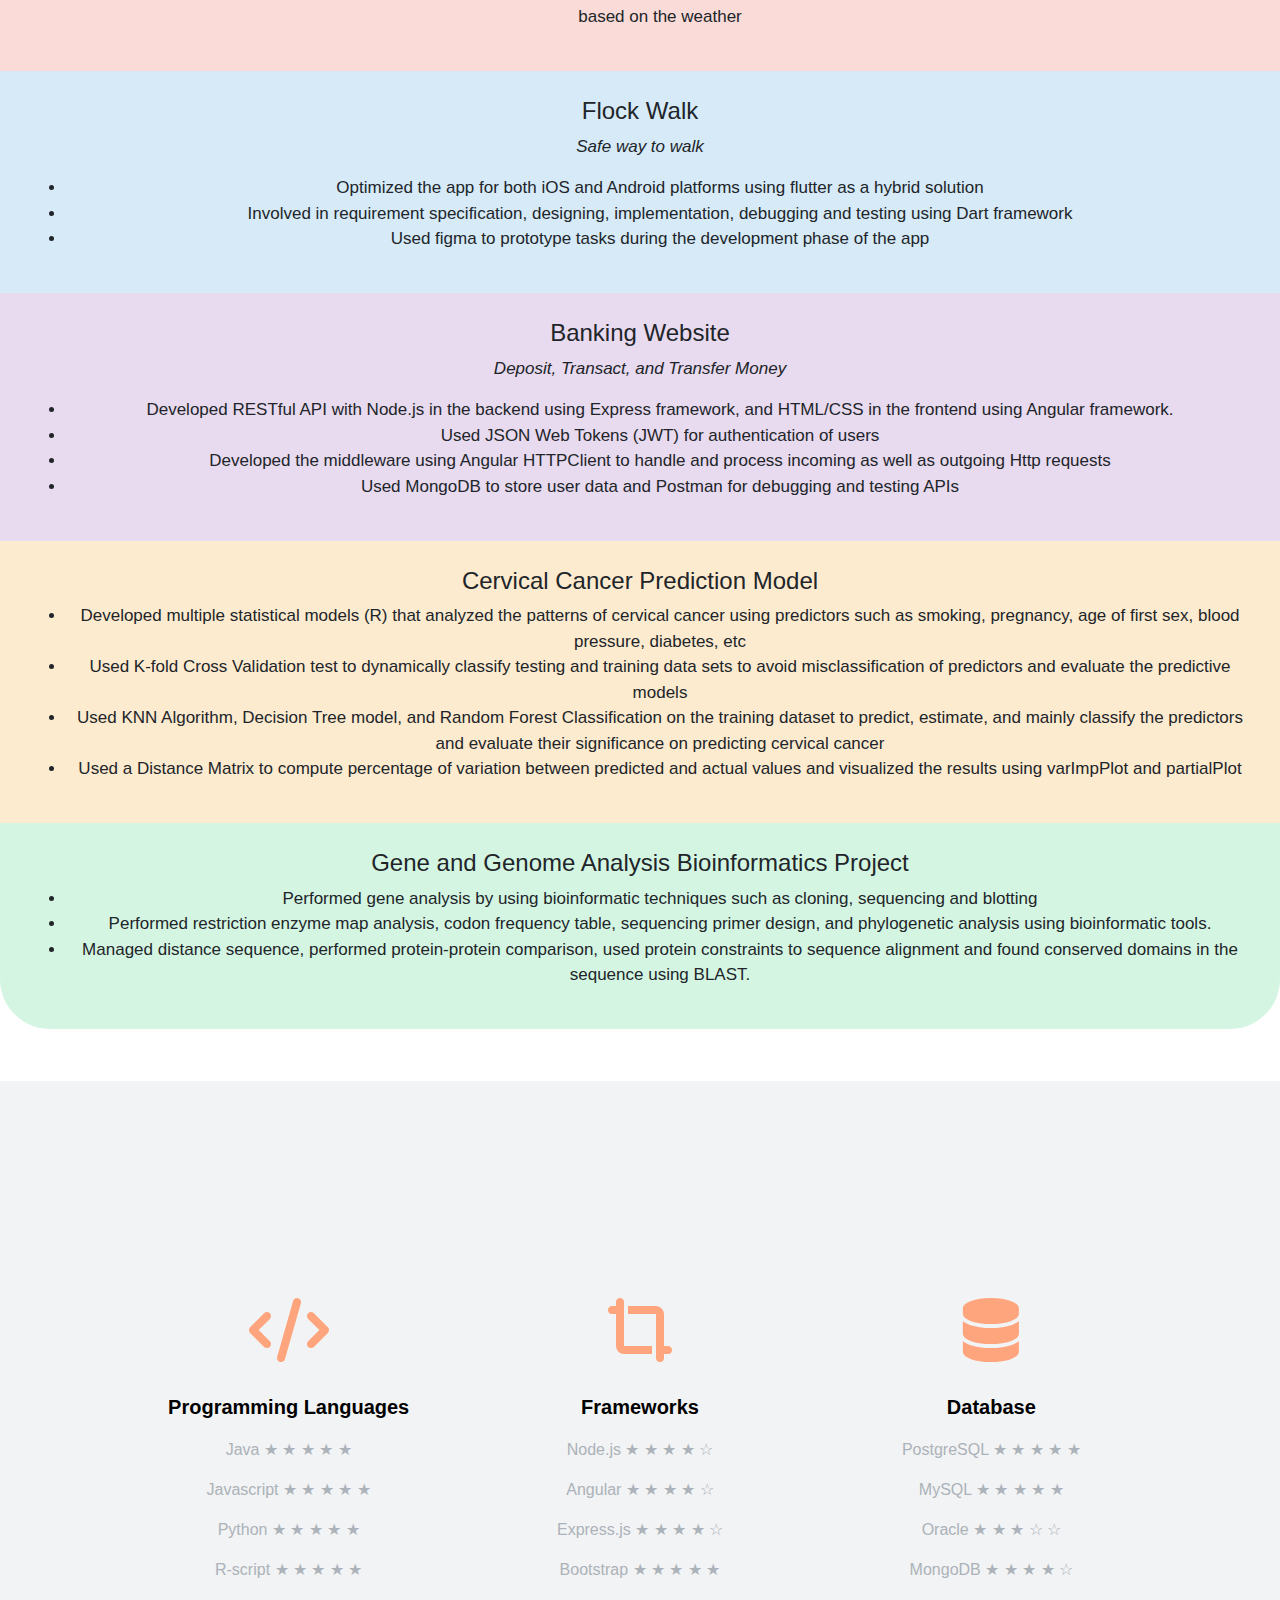
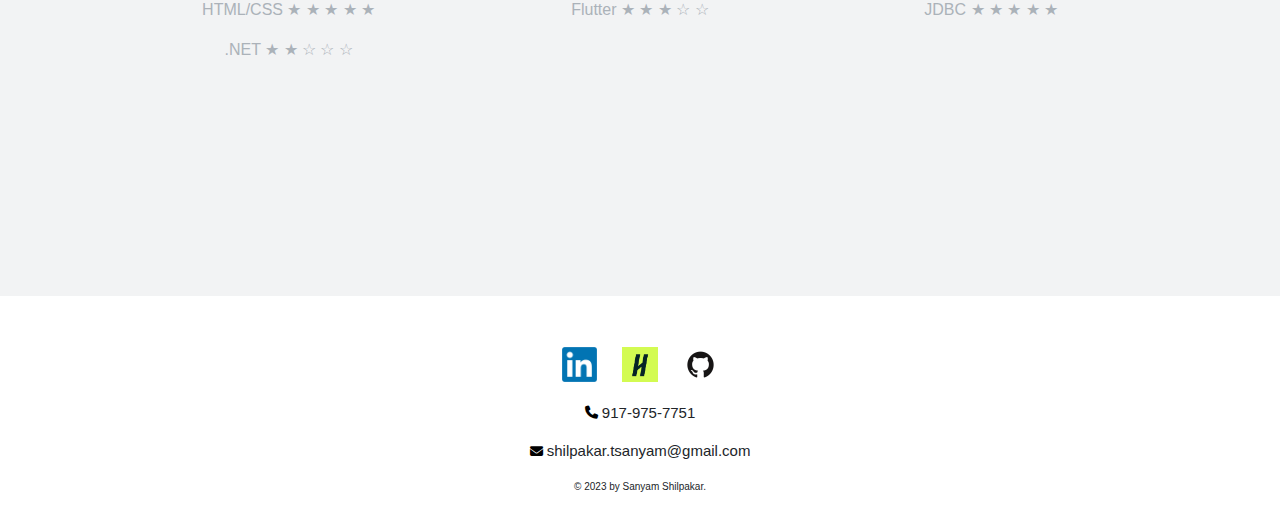
==== commit 63eed455: "update 1-30-2025" ====
--- a/index.html
+++ b/index.html
@@ -59,11 +59,7 @@
                 <h1 id="index-name">Hello</h1>
                 <div class="index-info">
                     <p class="index-info1">A Bit About Me</p>
-                    <p class="index-info2">An enthusiastic software engineer currently contributing to the
-                        future of
-                        software development by designing smooth user-interfaces that promote user interaction
-                        with
-                        information and data.</p>
+                    <p class="index-info2">An ambitious software engineer who loves turning ideas into reality. Passionate about code, creativity, and continuous learning, I'm always eager to expand my skills, tackle new challenges, and push the boundaries of what's possible in tech. With enthusiasm, curiosity, and a problem-solving mindset, I bring innovation to every project.</p>
                 </div>
                 <table cellspacing=10>
                     <tr>
